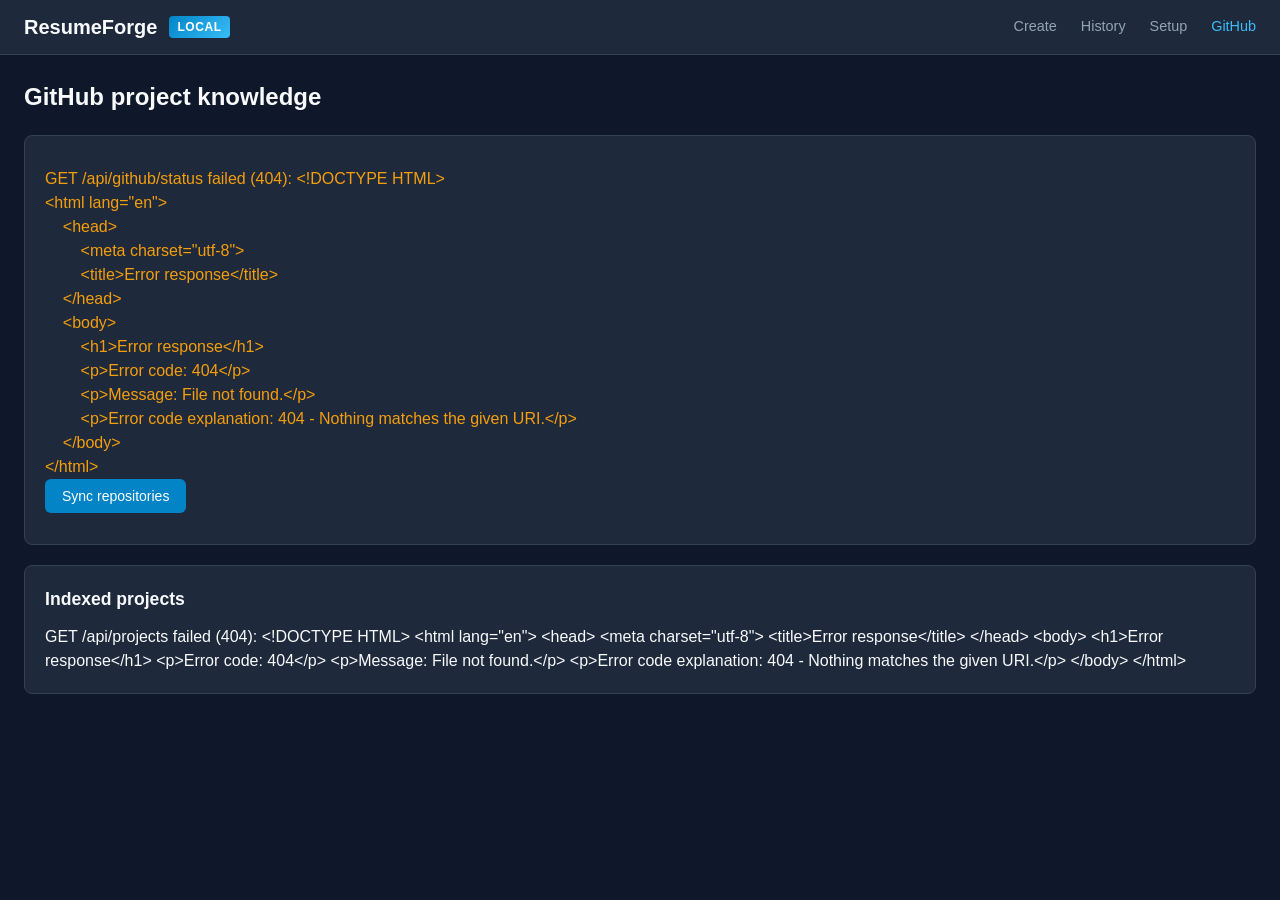
==== frontend/github.html @ efe011cc "feat: Initial release with portable bootstrap, release automation, and engine guards" ====
<!DOCTYPE html>
<html lang="en">
<head><meta charset="UTF-8"><meta name="viewport" content="width=device-width, initial-scale=1"><title>GitHub — ResumeForge</title><link rel="stylesheet" href="css/app.css"></head>
<body>
<header class="app-header"><a href="index.html" class="brand">ResumeForge <span class="brand-badge">Local</span></a><nav class="main-nav"><a href="index.html">Create</a><a href="history.html">History</a><a href="setup.html">Setup</a><a class="active" href="github.html">GitHub</a></nav></header>
<main class="content-container"><h1 class="page-title">GitHub project knowledge</h1><section class="panel"><p id="github-status" role="status">Checking GitHub CLI…</p><button id="sync-button" class="btn btn-primary" type="button">Sync repositories</button><p id="sync-message" role="status"></p></section><section class="panel"><h2>Indexed projects</h2><div id="projects-list" class="item-list"></div></section></main>
<script src="js/api.js"></script><script src="js/github.js"></script>
</body>
</html>
---- frontend/css/app.css ----
:root {
  --bg-primary: #0f172a;
  --bg-secondary: #1e293b;
  --bg-tertiary: #334155;
  --bg-terminal: #090d16;
  --text-primary: #f8fafc;
  --text-secondary: #94a3b8;
  --text-muted: #64748b;
  --border-color: #334155;
  --accent-blue: #38bdf8;
  --accent-cyan: #06b6d4;
  --accent-green: #10b981;
  --accent-amber: #f59e0b;
  --accent-red: #ef4444;
  --accent-purple: #a855f7;
  --font-sans: -apple-system, BlinkMacSystemFont, "Segoe UI", Roboto, Helvetica, Arial, sans-serif;
  --font-mono: ui-monospace, SFMono-Regular, Menlo, Monaco, Consolas, "Liberation Mono", "Courier New", monospace;
}

.content-container.narrow { max-width: 820px; }
.panel { background: var(--bg-secondary); border: 1px solid var(--border-color); border-radius: 8px; padding: 1.25rem; margin: 1.25rem 0; }
.panel h2 { font-size: 1.1rem; margin-bottom: 0.75rem; }
.help { color: var(--text-secondary); margin: 0.6rem 0 1rem; }
.form-stack { display: grid; gap: 1rem; }
label { display: grid; gap: 0.35rem; color: var(--text-secondary); }
input, textarea, select { width: 100%; color: var(--text-primary); background: var(--bg-primary); border: 1px solid var(--border-color); border-radius: 6px; padding: 0.7rem; font: inherit; }
textarea { resize: vertical; }
#master-content { font-family: var(--font-mono); margin: 0.8rem 0; }
button:disabled { opacity: 0.55; cursor: not-allowed; }
[role="status"] { color: var(--accent-amber); margin-top: 0.7rem; white-space: pre-wrap; }
.status-list, .item-list { display: grid; gap: 0.75rem; }
.status-row { display: flex; justify-content: space-between; gap: 1rem; padding: 0.7rem; border-bottom: 1px solid var(--border-color); }
.status-row span { color: var(--text-secondary); max-width: 70%; }
.item-card { border: 1px solid var(--border-color); background: var(--bg-secondary); border-radius: 8px; padding: 1rem; display: grid; gap: 0.5rem; }
.item-card a { color: var(--accent-blue); font-weight: 600; }
.item-card p, .item-card small { color: var(--text-secondary); }
#pipeline-graph { width: 100%; background: var(--bg-secondary); border: 1px solid var(--border-color); border-radius: 8px; margin-bottom: 1rem; }
.graph-node rect { fill: var(--bg-tertiary); stroke: var(--border-color); stroke-width: 2; transition: fill .25s, stroke .25s; }
.graph-node text { fill: var(--text-primary); text-anchor: middle; font: 13px var(--font-sans); }
.graph-node.running rect { fill: #0c4a6e; stroke: var(--accent-blue); }
.graph-node.done rect { fill: #064e3b; stroke: var(--accent-green); }
.graph-node.error rect { fill: #7f1d1d; stroke: var(--accent-red); }
.graph-edge { fill: none; stroke: var(--text-muted); stroke-width: 3; stroke-dasharray: 5 5; }
.graph-edge.active { stroke: var(--accent-green); stroke-dasharray: 0; transition: stroke .3s; }
.diff-added { color: var(--accent-green); }
.diff-removed { color: var(--accent-red); }
@media (max-width: 700px) { nav.main-nav { gap: 0.5rem; flex-wrap: wrap; } .status-row { display: grid; } .status-row span { max-width: none; } }

* {
  box-sizing: border-box;
  margin: 0;
  padding: 0;
}

body {
  background-color: var(--bg-primary);
  color: var(--text-primary);
  font-family: var(--font-sans);
  line-height: 1.5;
  min-height: 100vh;
  display: flex;
  flex-direction: column;
}

/* Header & Navigation */
header.app-header {
  background-color: var(--bg-secondary);
  border-bottom: 1px solid var(--border-color);
  padding: 0.75rem 1.5rem;
  display: flex;
  align-items: center;
  justify-content: space-between;
}

.brand {
  display: flex;
  align-items: center;
  gap: 0.75rem;
  font-weight: 700;
  font-size: 1.25rem;
  color: var(--text-primary);
  text-decoration: none;
}

.brand-badge {
  background: linear-gradient(135deg, #0284c7, #38bdf8);
  color: #fff;
  padding: 0.15rem 0.5rem;
  border-radius: 4px;
  font-size: 0.75rem;
  text-transform: uppercase;
  letter-spacing: 0.05em;
}

nav.main-nav {
  display: flex;
  align-items: center;
  gap: 1.5rem;
}

nav.main-nav a {
  color: var(--text-secondary);
  text-decoration: none;
  font-size: 0.9rem;
  font-weight: 500;
  transition: color 0.2s ease;
}

nav.main-nav a:hover,
nav.main-nav a.active {
  color: var(--accent-blue);
}

/* Main Container */
main.content-container {
  flex: 1;
  padding: 1.5rem;
  max-width: 1400px;
  margin: 0 auto;
  width: 100%;
}

/* Resume Page Header Bar */
.page-topbar {
  display: flex;
  align-items: center;
  justify-content: space-between;
  margin-bottom: 1.5rem;
  flex-wrap: wrap;
  gap: 1rem;
}

.title-group {
  display: flex;
  align-items: center;
  gap: 1rem;
}

h1.page-title {
  font-size: 1.5rem;
  font-weight: 700;
}

.status-badge {
  display: inline-flex;
  align-items: center;
  gap: 0.4rem;
  padding: 0.25rem 0.75rem;
  border-radius: 9999px;
  font-size: 0.8rem;
  font-weight: 600;
  text-transform: uppercase;
  letter-spacing: 0.04em;
  background-color: var(--bg-tertiary);
  color: var(--text-secondary);
}

.status-badge.connected {
  background-color: rgba(16, 185, 129, 0.15);
  color: var(--accent-green);
  border: 1px solid rgba(16, 185, 129, 0.3);
}

.status-badge.disconnected {
  background-color: rgba(239, 68, 68, 0.15);
  color: var(--accent-red);
  border: 1px solid rgba(239, 68, 68, 0.3);
}

.status-badge.queued {
  background-color: rgba(245, 158, 11, 0.15);
  color: var(--accent-amber);
}

.status-badge.running {
  background-color: rgba(56, 189, 248, 0.15);
  color: var(--accent-blue);
  animation: pulse-ring 2s infinite;
}

.status-badge.ready {
  background-color: rgba(16, 185, 129, 0.2);
  color: var(--accent-green);
}

.btn-group {
  display: flex;
  align-items: center;
  gap: 0.75rem;
}

.btn {
  display: inline-flex;
  align-items: center;
  gap: 0.5rem;
  padding: 0.5rem 1rem;
  border-radius: 6px;
  font-size: 0.875rem;
  font-weight: 500;
  cursor: pointer;
  border: 1px solid transparent;
  transition: all 0.2s ease;
  text-decoration: none;
}

.btn-primary {
  background-color: #0284c7;
  color: #fff;
}
.btn-primary:hover {
  background-color: #0369a1;
}

.btn-secondary {
  background-color: var(--bg-secondary);
  color: var(--text-primary);
  border-color: var(--border-color);
}
.btn-secondary:hover {
  background-color: var(--bg-tertiary);
}

/* Two-column layout for Minimal Canvas */
.canvas-layout {
  display: grid;
  grid-template-columns: 320px 1fr;
  gap: 1.5rem;
  align-items: start;
}

@media (max-width: 900px) {
  .canvas-layout {
    grid-template-columns: 1fr;
  }
}

/* Node List Card */
.node-card {
  background-color: var(--bg-secondary);
  border: 1px solid var(--border-color);
  border-radius: 8px;
  overflow: hidden;
}

.card-header {
  padding: 1rem 1.25rem;
  border-bottom: 1px solid var(--border-color);
  font-weight: 600;
  font-size: 0.95rem;
  display: flex;
  align-items: center;
  justify-content: space-between;
}

.node-list {
  list-style: none;
}

.node-item {
  padding: 0.85rem 1.25rem;
  border-bottom: 1px solid var(--border-color);
  display: flex;
  align-items: center;
  justify-content: space-between;
  cursor: pointer;
  transition: background-color 0.15s ease;
}

.node-item:last-child {
  border-bottom: none;
}

.node-item:hover {
  background-color: rgba(255, 255, 255, 0.02);
}

.node-item.active {
  background-color: rgba(56, 189, 248, 0.08);
  border-left: 3px solid var(--accent-blue);
}

.node-info {
  display: flex;
  flex-direction: column;
  gap: 0.2rem;
}

.node-title {
  font-size: 0.875rem;
  font-weight: 600;
  color: var(--text-primary);
}

.node-subtext {
  font-size: 0.75rem;
  color: var(--text-muted);
}

.node-pill {
  font-size: 0.7rem;
  font-weight: 600;
  padding: 0.15rem 0.5rem;
  border-radius: 9999px;
  text-transform: uppercase;
}

.node-pill.idle {
  background-color: var(--bg-tertiary);
  color: var(--text-muted);
}

.node-pill.running {
  background-color: rgba(56, 189, 248, 0.2);
  color: var(--accent-blue);
}

.node-pill.done {
  background-color: rgba(16, 185, 129, 0.2);
  color: var(--accent-green);
}

.node-pill.error {
  background-color: rgba(239, 68, 68, 0.2);
  color: var(--accent-red);
}

/* Console Container */
.console-card {
  background-color: var(--bg-secondary);
  border: 1px solid var(--border-color);
  border-radius: 8px;
  overflow: hidden;
  display: flex;
  flex-direction: column;
  height: 650px;
}

.console-header {
  padding: 0.75rem 1.25rem;
  background-color: #141e2e;
  border-bottom: 1px solid var(--border-color);
  display: flex;
  align-items: center;
  justify-content: space-between;
  gap: 1rem;
}

.console-actions {
  display: flex;
  align-items: center;
  gap: 1rem;
  font-size: 0.8rem;
}

.toggle-label {
  display: flex;
  align-items: center;
  gap: 0.4rem;
  color: var(--text-secondary);
  cursor: pointer;
  user-select: none;
}

.console-body {
  flex: 1;
  background-color: var(--bg-terminal);
  padding: 1rem;
  overflow-y: auto;
  font-family: var(--font-mono);
  font-size: 0.825rem;
  display: flex;
  flex-direction: column;
  gap: 0.5rem;
}

/* Console Log Entries */
.log-entry {
  display: flex;
  flex-direction: column;
  gap: 0.25rem;
  padding: 0.4rem 0.6rem;
  border-radius: 4px;
  background-color: rgba(255, 255, 255, 0.02);
  border-left: 3px solid var(--border-color);
}

.log-entry.command_started {
  border-left-color: var(--accent-cyan);
}

.log-entry.command_output {
  border-left-color: var(--accent-blue);
}

.log-entry.artifact_produced {
  border-left-color: var(--accent-green);
  background-color: rgba(16, 185, 129, 0.04);
}

.log-entry.node_done {
  border-left-color: var(--accent-purple);
}

.log-entry.node_error {
  border-left-color: var(--accent-red);
  background-color: rgba(239, 68, 68, 0.08);
}

.log-meta {
  display: flex;
  align-items: center;
  gap: 0.6rem;
  font-size: 0.75rem;
  color: var(--text-muted);
}

.meta-seq {
  color: var(--accent-cyan);
  font-weight: 600;
}

.meta-node {
  background-color: var(--bg-tertiary);
  color: var(--text-primary);
  padding: 0.1rem 0.35rem;
  border-radius: 3px;
  font-size: 0.7rem;
}

.meta-type {
  font-weight: 600;
}

.meta-type.command_started { color: var(--accent-cyan); }
.meta-type.command_output { color: var(--accent-blue); }
.meta-type.artifact_produced { color: var(--accent-green); }
.meta-type.node_done { color: var(--accent-purple); }
.meta-type.node_error { color: var(--accent-red); }

.log-content {
  color: var(--text-primary);
  white-space: pre-wrap;
  word-break: break-word;
  line-height: 1.4;
}

.log-payload-box {
  background-color: rgba(0, 0, 0, 0.4);
  border: 1px solid var(--border-color);
  padding: 0.5rem;
  border-radius: 4px;
  font-size: 0.775rem;
  max-height: 250px;
  overflow-y: auto;
}

@keyframes pulse-ring {
  0% { opacity: 0.7; }
  50% { opacity: 1; }
  100% { opacity: 0.7; }
}
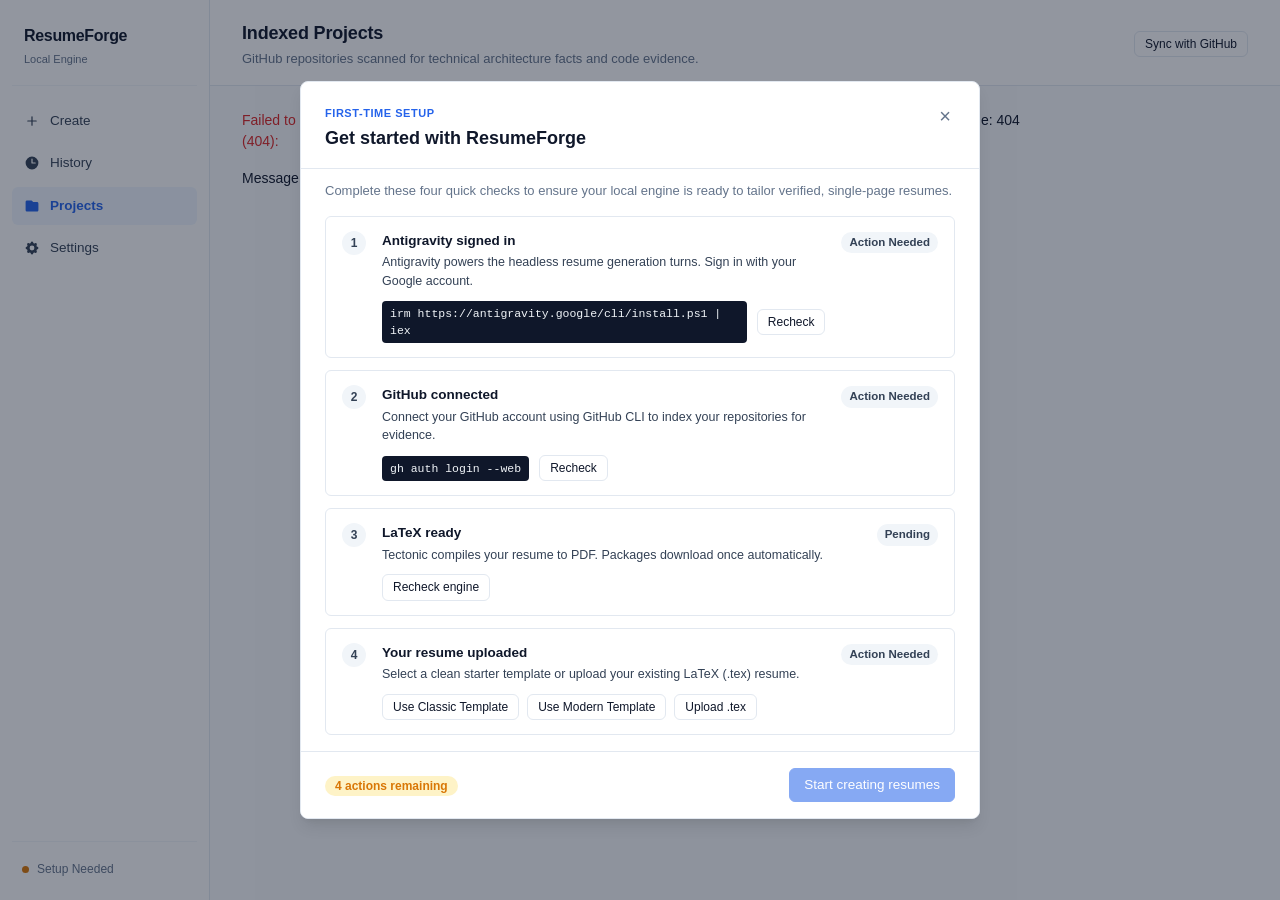
==== commit b829b62c: "feat(frontend): complete Phase 2 frontend redesign" ====
--- a/frontend/github.html
+++ b/frontend/github.html
@@ -1,9 +1,14 @@
 <!DOCTYPE html>
 <html lang="en">
-<head><meta charset="UTF-8"><meta name="viewport" content="width=device-width, initial-scale=1"><title>GitHub — ResumeForge</title><link rel="stylesheet" href="css/app.css"></head>
+<head>
+  <meta charset="UTF-8">
+  <meta http-equiv="refresh" content="0; url=index.html#/projects">
+  <title>Redirecting to Projects...</title>
+  <script>
+    window.location.replace("index.html#/projects");
+  </script>
+</head>
 <body>
-<header class="app-header"><a href="index.html" class="brand">ResumeForge <span class="brand-badge">Local</span></a><nav class="main-nav"><a href="index.html">Create</a><a href="history.html">History</a><a href="setup.html">Setup</a><a class="active" href="github.html">GitHub</a></nav></header>
-<main class="content-container"><h1 class="page-title">GitHub project knowledge</h1><section class="panel"><p id="github-status" role="status">Checking GitHub CLI…</p><button id="sync-button" class="btn btn-primary" type="button">Sync repositories</button><p id="sync-message" role="status"></p></section><section class="panel"><h2>Indexed projects</h2><div id="projects-list" class="item-list"></div></section></main>
-<script src="js/api.js"></script><script src="js/github.js"></script>
+  <p>Redirecting to <a href="index.html#/projects">ResumeForge Projects</a>...</p>
 </body>
 </html>
